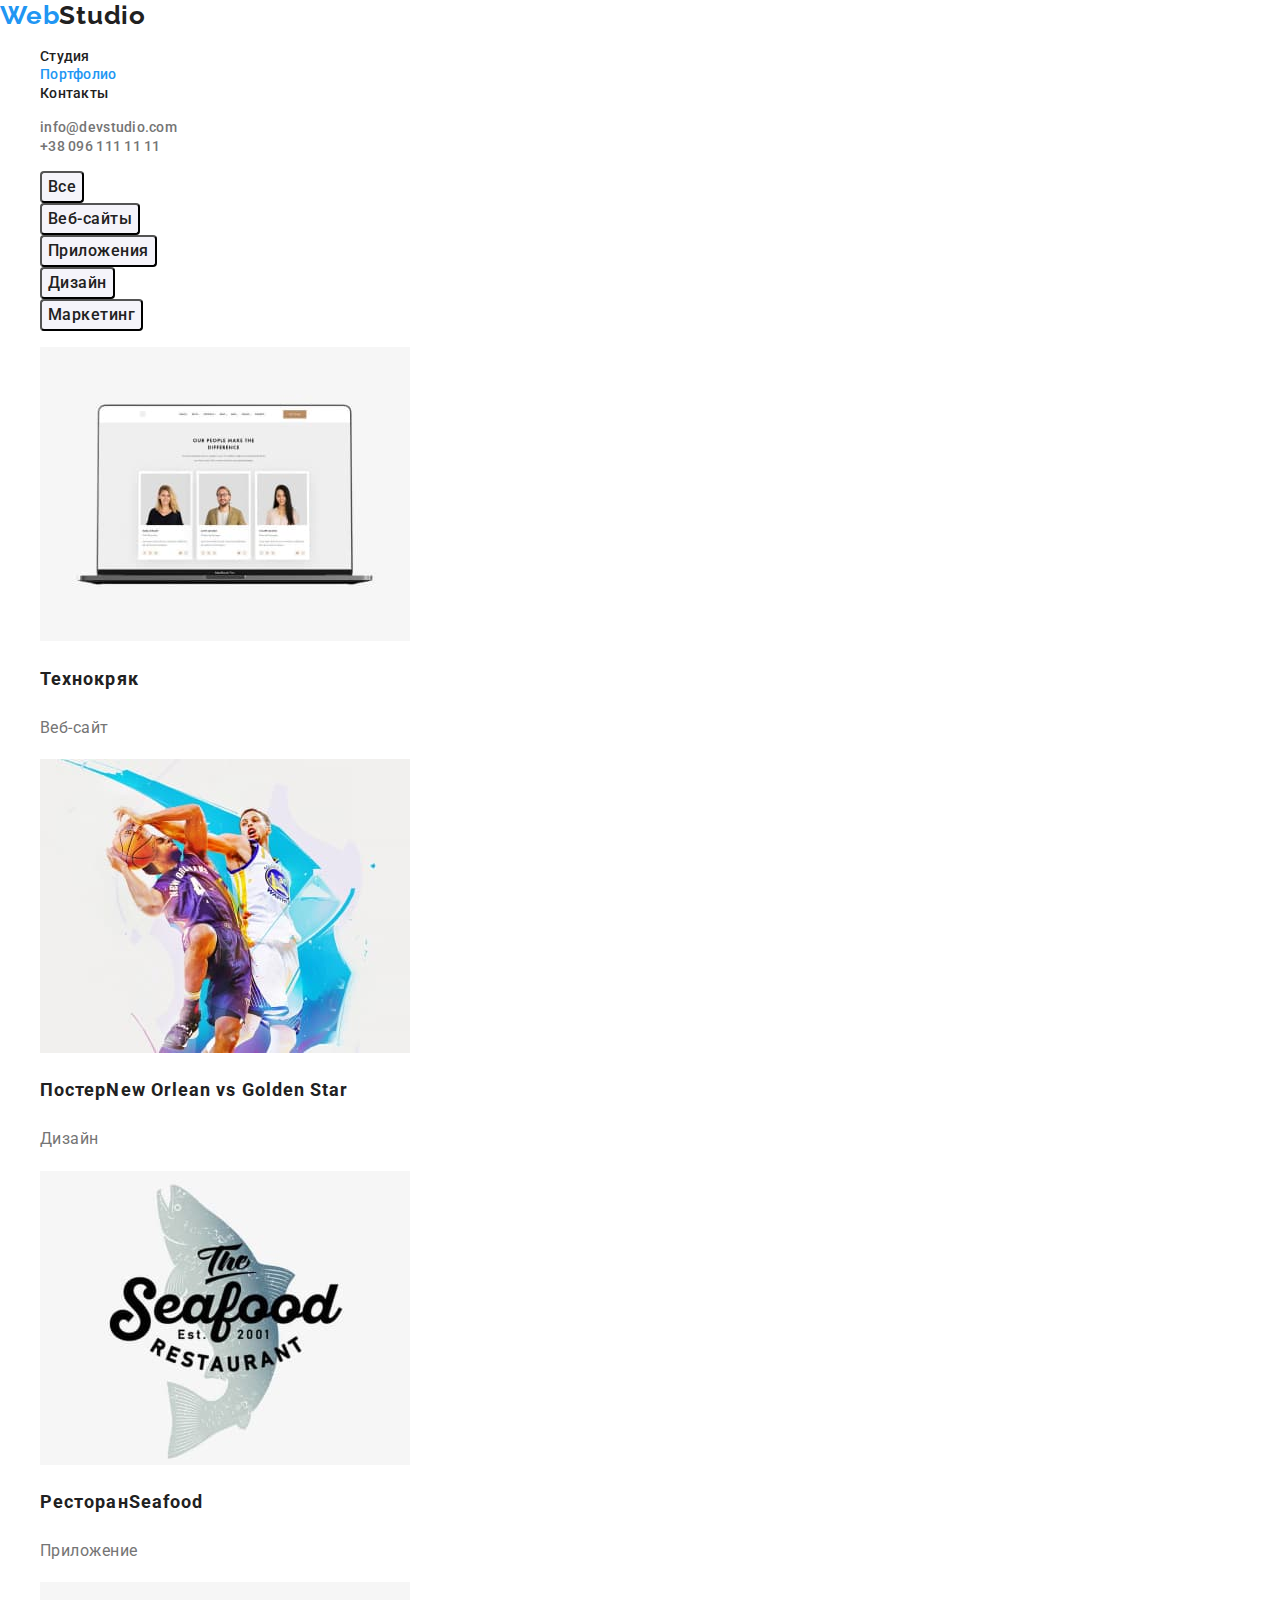
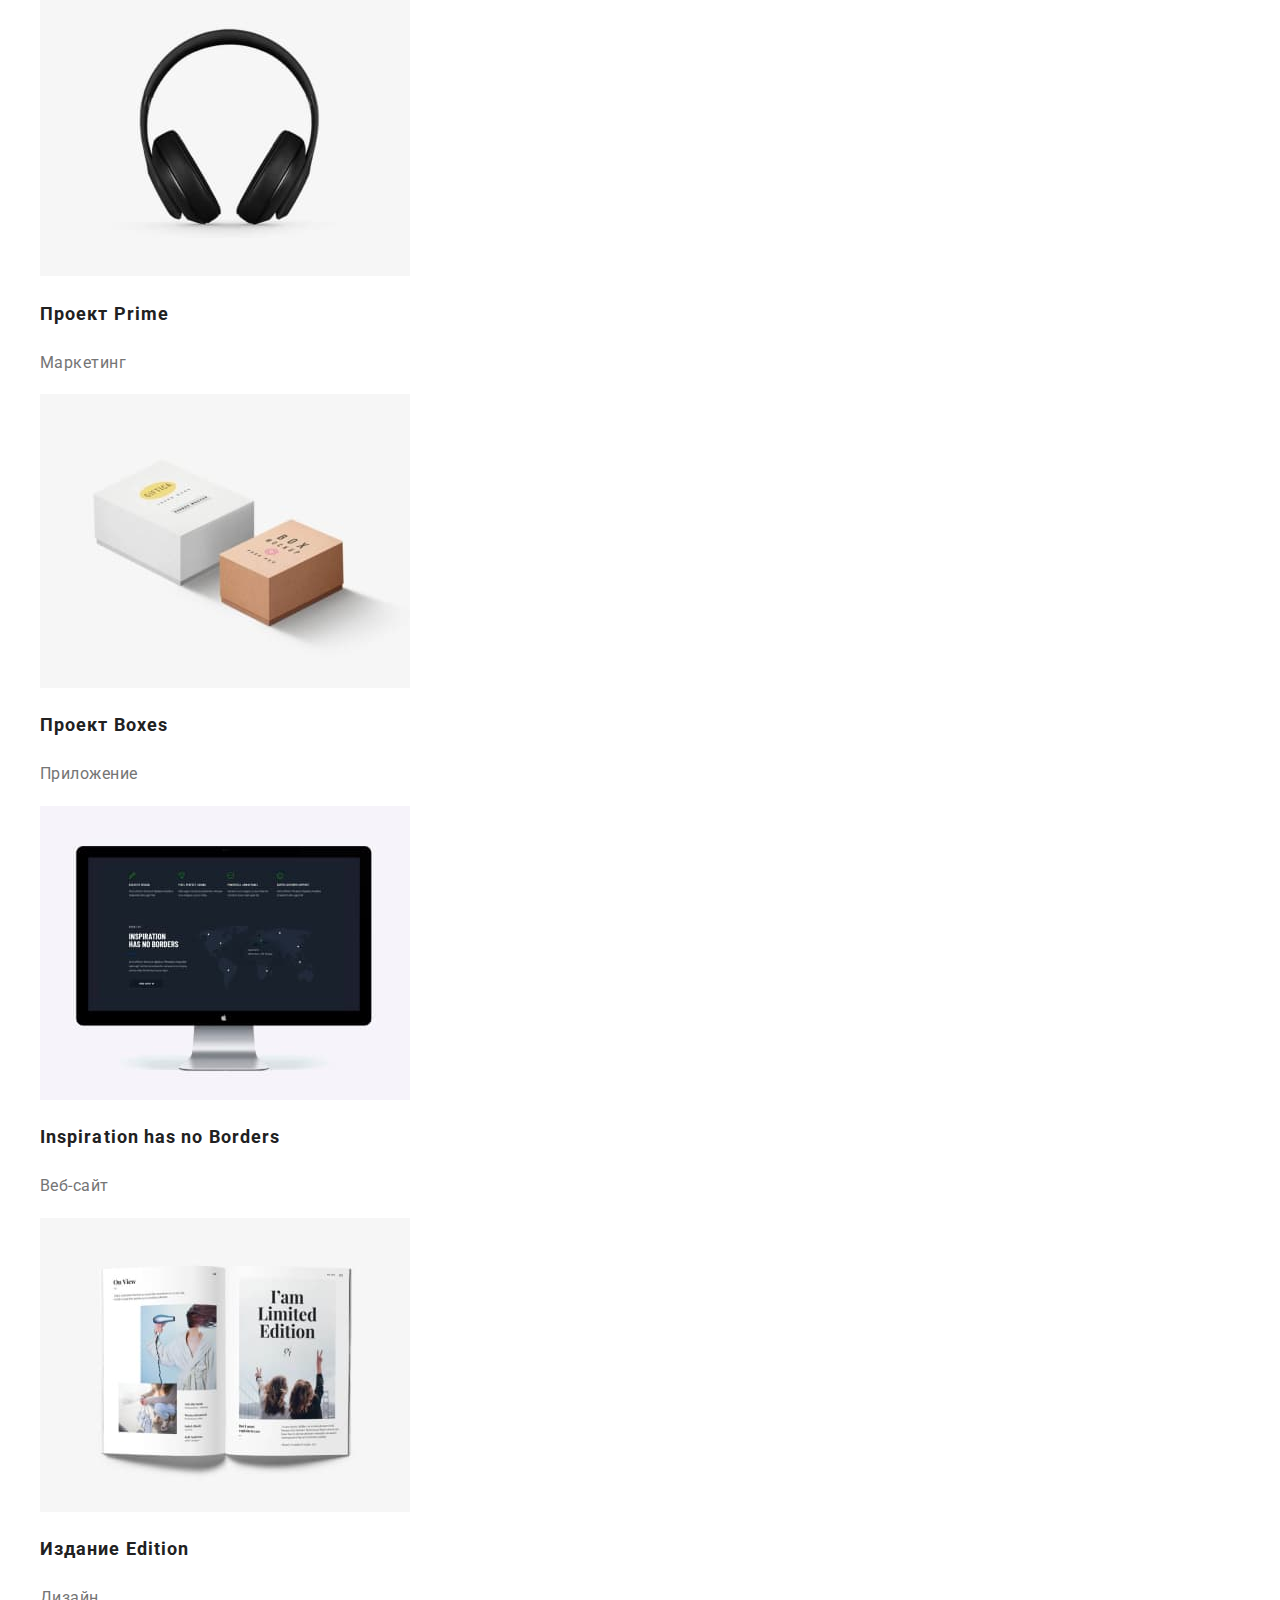
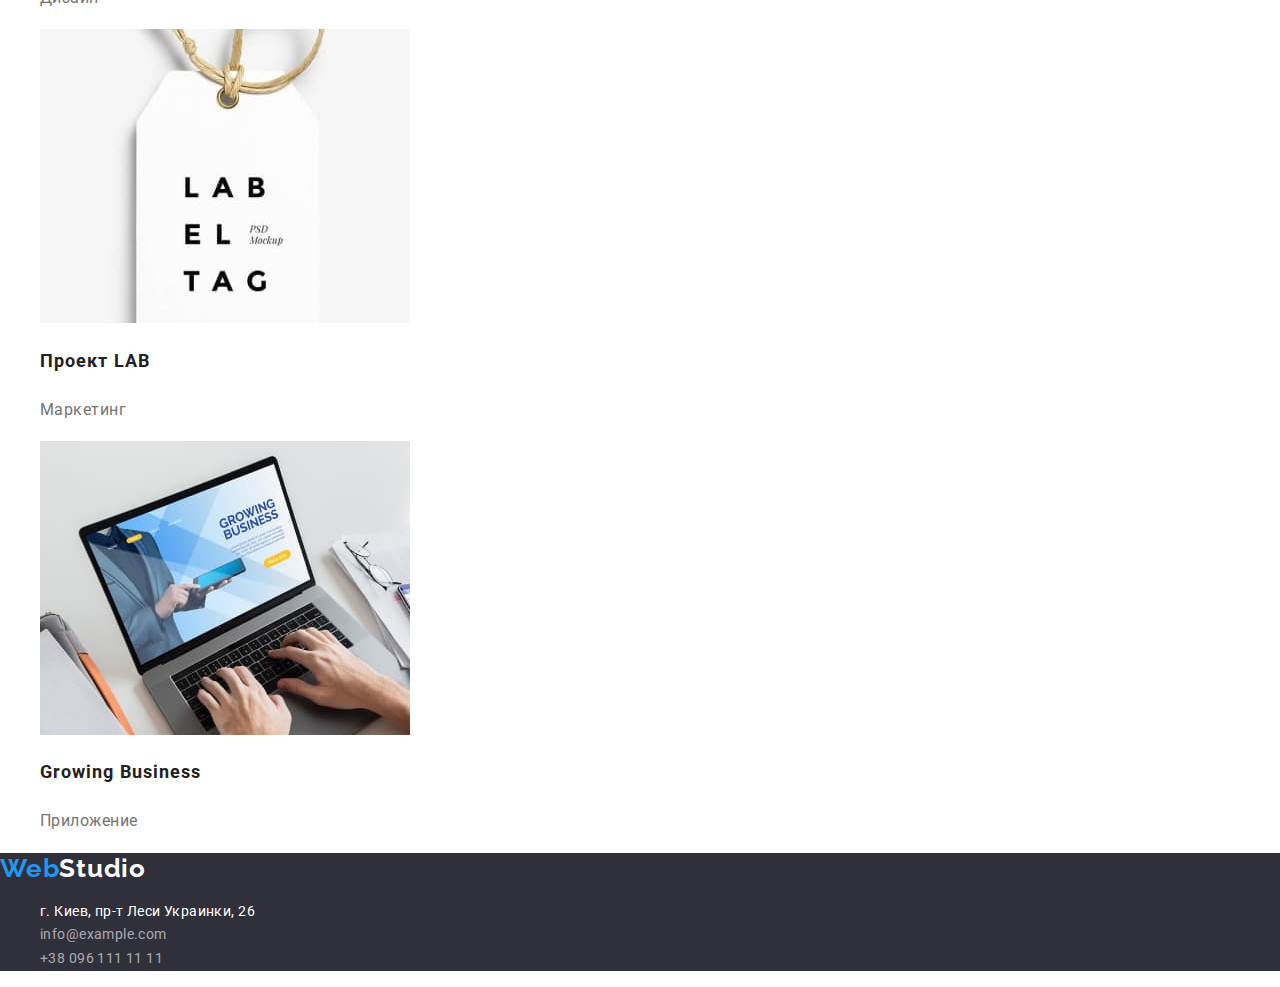
==== portfolio.html @ 64e54376 "Initial commit" ====
<!DOCTYPE html>
<html lang="en">
  <head>
    <meta charset="UTF-8" />
    <meta http-equiv="X-UA-Compatible" content="IE=edge" />
    <meta name="viewport" content="width=device-width, initial-scale=1.0" />
    <title>Portfolio</title>
    <link
      href="https://fonts.googleapis.com/css2?family=Raleway:wght@700&family=Roboto:wght@400;500;700;900&display=swap"
      rel="stylesheet"
    />
    <link
      rel="stylesheet"
      href="https://cdnjs.cloudflare.com/ajax/libs/modern-normalize/1.1.0/modern-normalize.min.css"
    />
    <link rel="stylesheet" href="./css/styles.css" />
  </head>
  <body>
    <header class="header">
      <nav class="header-nav">
        <a class="link logo" href="index.html" lang="en"
          >Web<span class="logo-black">Studio</span></a
        >
        <ul class="nav-list list">
          <li class="nav-item"><a class="nav-link link" href="./index.html">Студия</a></li>
          <li class="nav-item">
            <a class="nav-link link current" href="./portfolio.html">Портфолио</a>
          </li>
          <li class="nav-item"><a class="nav-link link" href="">Контакты</a></li>
        </ul>
      </nav>
      <ul class="contact-list list">
        <li class="contact-item">
          <a class="contact-link link" href="mailto:info@devstudio.com">info@devstudio.com</a>
        </li>
        <li class="contact-item">
          <a class="contact-link link" href="tel:+380961111111">+38 096 111 11 11</a>
        </li>
      </ul>
    </header>
    <main>
      <!--Filter section-->
      <section class="potfolio-filter">
        <h1 class="visually-hidden">Portfolio</h1>
        <ul class="filter-list list">
          <li class="filter-item"><button class="filter-button" type="button">Все</button></li>
          <li class="filter-item">
            <button class="filter-button" type="button">Веб-сайты</button>
          </li>
          <li class="filter-item">
            <button class="filter-button" type="button">Приложения</button>
          </li>
          <li class="filter-item"><button class="filter-button" type="button">Дизайн</button></li>
          <li class="filter-item">
            <button class="filter-button" type="button">Маркетинг</button>
          </li>
        </ul>

        <!--Navigation-section-->

        <ul class="portfolio-list list">
          <li class="poftfolio-item">
            <a class="portfolio-link link" href="">
              <img src="./images/Portfolio/project-1.jpg" alt="" width="370" height="294" />
              <h2 class="portfolio-title">Технокряк</h2>
              <p class="portfolio-description">Веб-сайт</p>
            </a>
          </li>
          <li class="poftfolio-item">
            <a class="portfolio-link link" href="">
              <img src="./images/Portfolio/project-2.jpg" alt="" width="370" height="294" />
              <h2 class="portfolio-title">
                Постер<span lang="en">New Orlean vs Golden Star</span>
              </h2>
              <p class="portfolio-description">Дизайн</p>
            </a>
          </li>
          <li class="poftfolio-item">
            <a class="portfolio-link link" href="">
              <img src="./images/Portfolio/project-3.jpg" alt="" width="370" height="294" />
              <h2 class="portfolio-title">Ресторан<span lang="en">Seafood</span></h2>
              <p class="portfolio-description">Приложение</p>
            </a>
          </li>
          <li class="poftfolio-item">
            <a class="portfolio-link link" href="">
              <img src="./images/Portfolio/project-4.jpg" alt="" width="370" height="294" />
              <h2 class="portfolio-title">Проект <span lang="en"> Prime</span></h2>
              <p class="portfolio-description">Маркетинг</p>
            </a>
          </li>
          <li class="poftfolio-item">
            <a class="portfolio-link link" href="">
              <img src="./images/Portfolio/project-5.jpg" alt="" width="370" height="294" />
              <h2 class="portfolio-title">Проект <span lang="en"> Boxes</span></h2>
              <p class="portfolio-description">Приложение</p>
            </a>
          </li>
          <li class="poftfolio-item">
            <a class="portfolio-link link" href="">
              <img src="./images/Portfolio/project-6.jpg" alt="" width="370" height="294" />
              <h2 class="portfolio-title" lang="en">Inspiration has no Borders</h2>
              <p class="portfolio-description">Веб-сайт</p>
            </a>
          </li>
          <li class="poftfolio-item">
            <a class="portfolio-link link" href="">
              <img src="./images/Portfolio/project-7.jpg" alt="" width="370" height="294" />
              <h2 class="portfolio-title">Издание <span lang="en"> Edition</span></h2>
              <p class="portfolio-description">Дизайн</p>
            </a>
          </li>
          <li class="poftfolio-item">
            <a class="portfolio-link link" href="">
              <img src="./images/Portfolio/project-8.jpg" alt="" width="370" height="294" />
              <h2 class="portfolio-title">Проект <span lang="en"> LAB</span></h2>
              <p class="portfolio-description">Маркетинг</p>
            </a>
          </li>
          <li class="poftfolio-item">
            <a class="portfolio-link link" href="">
              <img src="./images/Portfolio/project-9.jpg" alt="" width="370" height="294" />
              <h2 class="portfolio-title" lang="en">Growing Business</h2>
              <p class="portfolio-description">Приложение</p>
            </a>
          </li>
        </ul>
      </section>
    </main>
    <footer class="footer">
      <a class="logo link" href="index.html" lang="en">Web<span class="logo-white">Studio</span></a>
      <address>
        <ul class="footer-list list">
          <li class="footer-item">
            <a
              class="adress-footer link"
              href="https://goo.gl/maps/XeqfAgBL67WMoKfA7"
              target="_blank"
              rel="noreferrer noopener"
              >г. Киев, пр-т Леси Украинки, 26</a
            >
          </li>
          <li class="footer-item">
            <a class="contacts-footer link" href="mailto:info@example.com">info@example.com</a>
          </li>
          <li class="footer-item">
            <a class="contacts-footer link" href="tel:+380961111111">+38 096 111 11 11</a>
          </li>
        </ul>
      </address>
    </footer>
  </body>
</html>
---- css/styles.css ----
/*colors*/
:root {
  --main-text-color: #757575;
  --text-title-color: #212121;
  --accent-color: #2196f3;
  --accent-text-color: rgba(255, 255, 255, 0.6);
  --second-accent-text-color: #ffffff;
  --main-bg-color: #2f303a;
  --accent-bg-color: #f5f4fa;
}

body {
  font-family: Roboto, sans-serif;
  background-color: var(--second-accent-text-color);
  color: var(--main-text-color);
}
img {
  max-width: 100%;
  height: auto;
}

.list {
  list-style: none;
}

.link {
  text-decoration: none;
  color: inherit;
}
.visually-hidden {
  position: absolute;
  width: 1px;
  height: 1px;
  margin: -1px;
  border: 0;
  padding: 0;
  white-space: nowrap;
  clip-path: inset(100%);
  clip: rect(0 0 0 0);
  overflow: hidden;
}

/* WebStudio */
/*header*/
.logo {
  font-family: 'Raleway';
  font-weight: 700;
  font-size: 26px;
  line-height: 1.19;
  letter-spacing: 0.03em;
  color: var(--accent-color);
  text-decoration: none;
}

.logo-black {
  color: var(--text-title-color);
}
.logo-white {
  color: var(--second-accent-text-color);
}

.nav-link {
  color: var(--text-title-color);
  text-decoration: none;
  font-weight: 500;
  font-size: 14px;
  line-height: 1.14;
  letter-spacing: 0.02em;
}
.nav-link:hover,
.nav-link:focus {
  color: var(--accent-color);
}
.nav-link.current {
  color: var(--accent-color);
  text-decoration: none;
}
.nav-link .link:active {
  color: var(--accent-color);
}

.contact-link {
  text-decoration: none;
  font-weight: 500;
  font-size: 14px;
  line-height: 1.14;
  letter-spacing: 0.02em;
  color: var(--main-text-color);
}
.contact-link:hover,
.contact-link:focus {
  color: var(--accent-color);
}

/*section-hero*/
.hero-section {
  background: var(--main-bg-color);
}
.hero-title {
  text-align: center;
  width: 696px;
  font-weight: 900;
  font-size: 44px;
  line-height: 1.36;
  letter-spacing: 0.06em;
  text-transform: uppercase;
  color: var(--second-accent-text-color);
}

.hero-button {
  cursor: pointer;
  background-color: var(--accent-color);
  font-weight: 700;
  letter-spacing: 0.06em;
  font-size: 16px;
  line-height: 1.9;
  color: var(--second-accent-text-color);
}

/*section description*/
.qualities-title {
  font-weight: 700;
  font-size: 14px;
  line-height: 1.14;
  letter-spacing: 0.03em;
  text-transform: uppercase;
  color: var(--text-title-color);
}
.qualities-description {
  font-size: 14px;
  line-height: 1.71;
  /* or 171% */

  letter-spacing: 0.03em;
  color: var(--main-text-color);
}

/*section What are we doing*/
.work-title {
  font-weight: 700;
  font-size: 36px;
  line-height: 1.16;
  text-align: center;
  letter-spacing: 0.03em;
  color: var(--text-title-color);
}

/*section our team*/
.team-section {
  background-color: var(--accent-bg-color);
}
.team-subject {
  font-weight: 700;
  font-size: 36px;
  line-height: 1.16;
  text-align: center;
  letter-spacing: 0.03em;
  color: var(--text-title-color);
}
.team-title {
  font-weight: 500;
  font-size: 16px;
  line-height: 1.18;
  /* identical to box height */

  text-align: center;
  letter-spacing: 0.03em;

  color: var(--text-title-color);
}

.team-description {
  font-size: 16px;
  line-height: 1.18;
  /* identical to box height */

  text-align: center;
  letter-spacing: 0.03em;
  color: var(--main-text-color);
}
/*footer*/
.footer {
  background-color: var(--main-bg-color);
}
.footer-item {
  text-decoration: none;
}
.adress-footer {
  font-style: normal;
  text-decoration: none;
  font-size: 14px;
  line-height: 1.7;
  letter-spacing: 0.03em;
  color: var(--second-accent-text-color);
}
.contacts-footer {
  font-style: normal;
  text-decoration: none;
  font-size: 14px;
  line-height: 1.7;
  letter-spacing: 0.03em;
  color: var(--accent-text-color);
}
.adress-footer:hover,
.adress-footer:focus {
  color: var(--accent-color);
}
.contacts-footer:hover,
.contacts-footer:focus {
  color: var(--accent-color);
}

/*Portfolio*/

/*Filter section*/

.filter-button {
  border-radius: 4px;
  cursor: pointer;
  text-align: center;
  font-weight: 500;
  font-size: 16px;
  line-height: 1.63;
  letter-spacing: 0.03em;
  background-color: var(--accent-bg-color);
  color: var(--text-title-color);
}

.filter-button:hover,
.filter-button:focus {
  background-color: var(--accent-color);
  color: var(--second-accent-text-color);
  cursor: pointer;
}

/*Navigation-section*/
.portfolio-link {
  text-decoration: none;
}
.portfolio-title {
  font-weight: 700;
  font-size: 18px;
  line-height: 2;
  letter-spacing: 0.06em;
  color: var(--text-title-color);
}

.portfolio-description {
  font-size: 16px;
  line-height: 1.9;
  letter-spacing: 0.03em;
  color: var(--main-text-color);
}
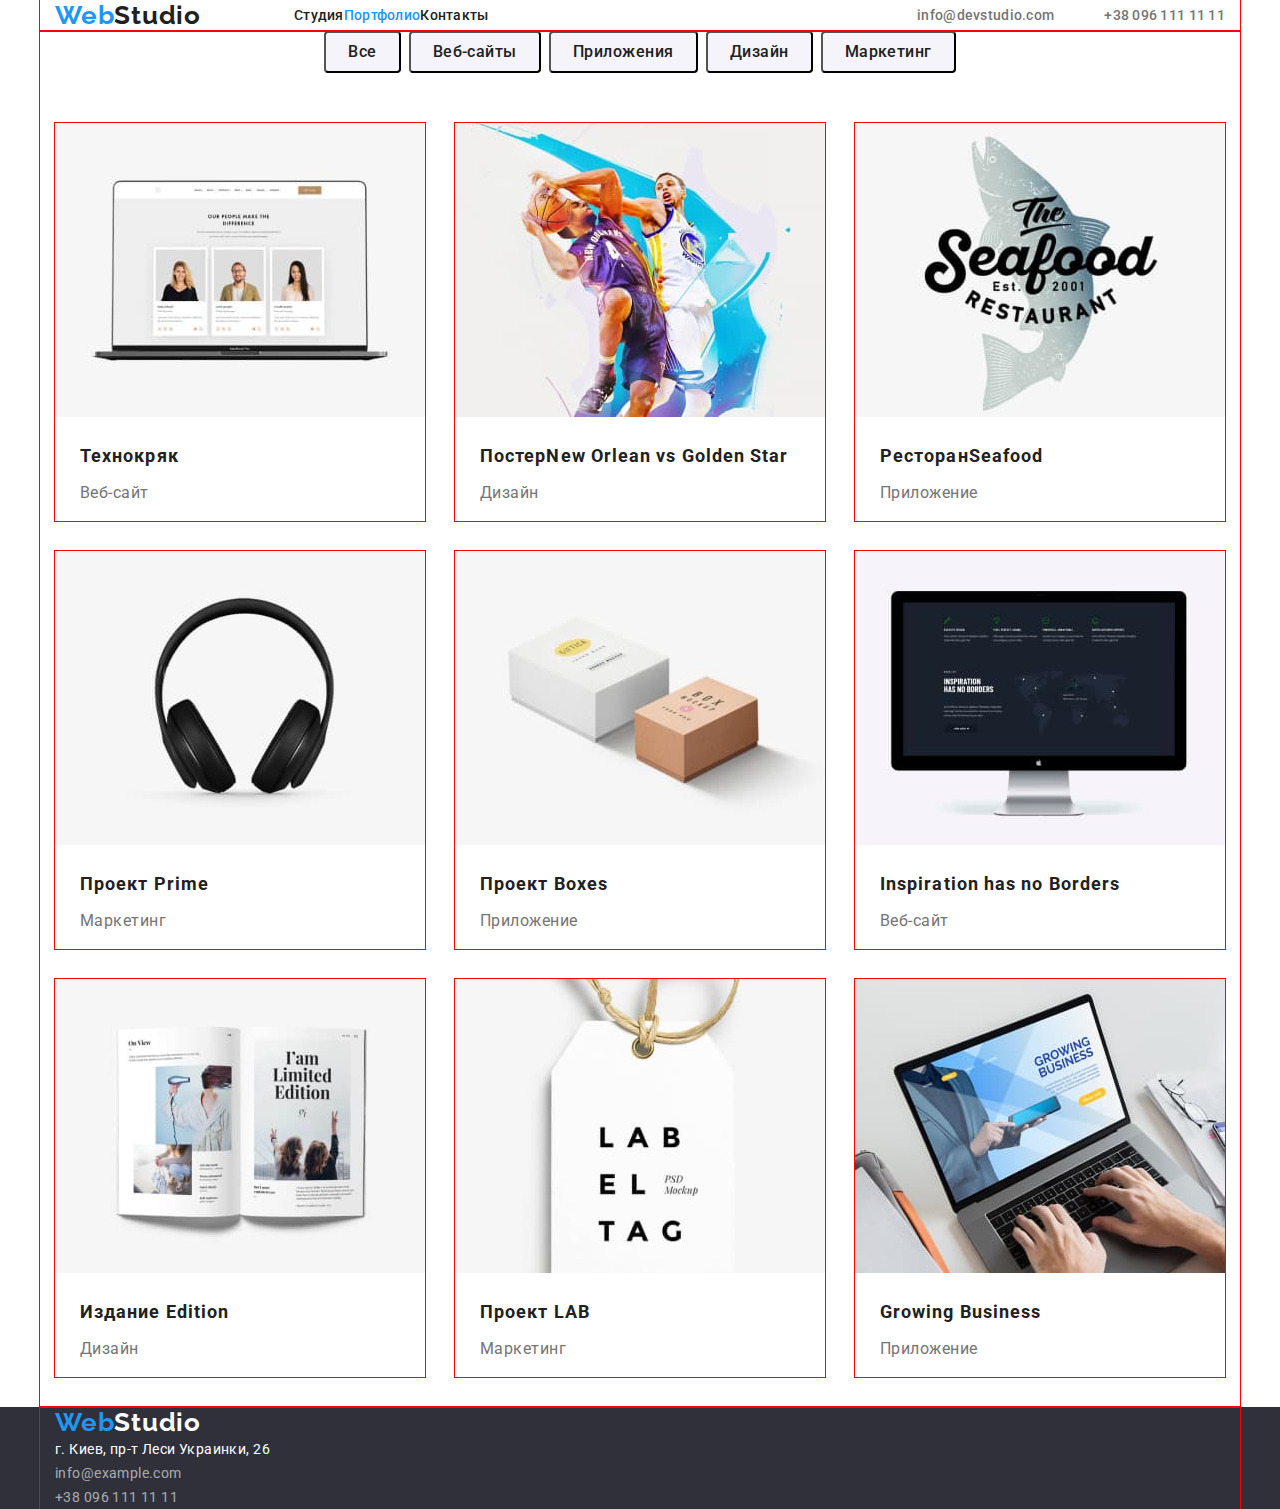
==== commit 65b05e47: "ДЗ 3" ====
--- a/portfolio.html
+++ b/portfolio.html
@@ -16,32 +16,36 @@
     <link rel="stylesheet" href="./css/styles.css" />
   </head>
   <body>
+    <!--Section header-->
     <header class="header">
-      <nav class="header-nav">
-        <a class="link logo" href="index.html" lang="en"
-          >Web<span class="logo-black">Studio</span></a
-        >
-        <ul class="nav-list list">
-          <li class="nav-item"><a class="nav-link link" href="./index.html">Студия</a></li>
-          <li class="nav-item">
-            <a class="nav-link link current" href="./portfolio.html">Портфолио</a>
+      <div class="container header-container">
+        <nav class="header-nav">
+          <a class="link logo" href="index.html" lang="en"
+            >Web<span class="logo-black">Studio</span></a
+          >
+          <ul class="nav-list list">
+            <li class="nav-item"><a class="nav-link link" href="./index.html">Студия</a></li>
+            <li class="nav-item">
+              <a class="nav-link link current" href="./portfolio.html">Портфолио</a>
+            </li>
+            <li class="nav-item"><a class="nav-link link" href="">Контакты</a></li>
+          </ul>
+        </nav>
+        <ul class="contact-list list">
+          <li class="contact-item">
+            <a class="contact-link link" href="mailto:info@devstudio.com">info@devstudio.com</a>
           </li>
-          <li class="nav-item"><a class="nav-link link" href="">Контакты</a></li>
+          <li class="contact-item">
+            <a class="contact-link link" href="tel:+380961111111">+38 096 111 11 11</a>
+          </li>
         </ul>
-      </nav>
-      <ul class="contact-list list">
-        <li class="contact-item">
-          <a class="contact-link link" href="mailto:info@devstudio.com">info@devstudio.com</a>
-        </li>
-        <li class="contact-item">
-          <a class="contact-link link" href="tel:+380961111111">+38 096 111 11 11</a>
-        </li>
-      </ul>
+      </div>
     </header>
     <main>
       <!--Filter section-->
       <section class="potfolio-filter">
-        <h1 class="visually-hidden">Portfolio</h1>
+        <div class="container">
+          <h1 class="visually-hidden">Portfolio</h1>
         <ul class="filter-list list">
           <li class="filter-item"><button class="filter-button" type="button">Все</button></li>
           <li class="filter-item">
@@ -55,90 +59,116 @@
             <button class="filter-button" type="button">Маркетинг</button>
           </li>
         </ul>
-
-        <!--Navigation-section-->
-
+      
+        <!--Card-section-->
+        <div class="porfolio-contsiner">
         <ul class="portfolio-list list">
           <li class="poftfolio-item">
             <a class="portfolio-link link" href="">
               <img src="./images/Portfolio/project-1.jpg" alt="" width="370" height="294" />
-              <h2 class="portfolio-title">Технокряк</h2>
-              <p class="portfolio-description">Веб-сайт</p>
+              <div class="blok-description">
+                <h2 class="portfolio-title">Технокряк</h2>
+                <p class="portfolio-description">Веб-сайт</p>
+              </div>
             </a>
           </li>
+
           <li class="poftfolio-item">
             <a class="portfolio-link link" href="">
               <img src="./images/Portfolio/project-2.jpg" alt="" width="370" height="294" />
-              <h2 class="portfolio-title">
-                Постер<span lang="en">New Orlean vs Golden Star</span>
-              </h2>
-              <p class="portfolio-description">Дизайн</p>
+              <div class="blok-description">
+                <h2 class="portfolio-title">
+                  Постер<span lang="en">New Orlean vs Golden Star</span>
+                </h2>
+                <p class="portfolio-description">Дизайн</p>
+              </div>
             </a>
           </li>
+
           <li class="poftfolio-item">
             <a class="portfolio-link link" href="">
               <img src="./images/Portfolio/project-3.jpg" alt="" width="370" height="294" />
-              <h2 class="portfolio-title">Ресторан<span lang="en">Seafood</span></h2>
-              <p class="portfolio-description">Приложение</p>
+              <div class="blok-description">
+                <h2 class="portfolio-title">Ресторан<span lang="en">Seafood</span></h2>
+                <p class="portfolio-description">Приложение</p>
+              </div>
             </a>
           </li>
+
           <li class="poftfolio-item">
             <a class="portfolio-link link" href="">
               <img src="./images/Portfolio/project-4.jpg" alt="" width="370" height="294" />
-              <h2 class="portfolio-title">Проект <span lang="en"> Prime</span></h2>
-              <p class="portfolio-description">Маркетинг</p>
+              <div class="blok-description">
+                <h2 class="portfolio-title">Проект <span lang="en"> Prime</span></h2>
+                <p class="portfolio-description">Маркетинг</p>
+              </div>
             </a>
           </li>
+
           <li class="poftfolio-item">
             <a class="portfolio-link link" href="">
               <img src="./images/Portfolio/project-5.jpg" alt="" width="370" height="294" />
-              <h2 class="portfolio-title">Проект <span lang="en"> Boxes</span></h2>
-              <p class="portfolio-description">Приложение</p>
+              <div class="blok-description">
+                <h2 class="portfolio-title">Проект <span lang="en"> Boxes</span></h2>
+                <p class="portfolio-description">Приложение</p>
+              </div>
             </a>
           </li>
+
           <li class="poftfolio-item">
             <a class="portfolio-link link" href="">
               <img src="./images/Portfolio/project-6.jpg" alt="" width="370" height="294" />
-              <h2 class="portfolio-title" lang="en">Inspiration has no Borders</h2>
-              <p class="portfolio-description">Веб-сайт</p>
+              <div class="blok-description">
+                <h2 class="portfolio-title" lang="en">Inspiration has no Borders</h2>
+                <p class="portfolio-description">Веб-сайт</p>
+              </div>
             </a>
           </li>
+
           <li class="poftfolio-item">
             <a class="portfolio-link link" href="">
               <img src="./images/Portfolio/project-7.jpg" alt="" width="370" height="294" />
-              <h2 class="portfolio-title">Издание <span lang="en"> Edition</span></h2>
-              <p class="portfolio-description">Дизайн</p>
-            </a>
+              <div class="blok-description">
+                <h2 class="portfolio-title">Издание <span lang="en"> Edition</span></h2>
+                <p class="portfolio-description">Дизайн</p>
+              </div>
+              </a>    
           </li>
+
           <li class="poftfolio-item">
             <a class="portfolio-link link" href="">
               <img src="./images/Portfolio/project-8.jpg" alt="" width="370" height="294" />
-              <h2 class="portfolio-title">Проект <span lang="en"> LAB</span></h2>
-              <p class="portfolio-description">Маркетинг</p>
+              <div class="blok-description">
+                <h2 class="portfolio-title">Проект <span lang="en"> LAB</span></h2>
+                <p class="portfolio-description">Маркетинг</p>
+              </div>
             </a>
           </li>
+
           <li class="poftfolio-item">
             <a class="portfolio-link link" href="">
               <img src="./images/Portfolio/project-9.jpg" alt="" width="370" height="294" />
-              <h2 class="portfolio-title" lang="en">Growing Business</h2>
-              <p class="portfolio-description">Приложение</p>
+              <div class="blok-description">
+                <h2 class="portfolio-title" lang="en">Growing Business</h2>
+                <p class="portfolio-description">Приложение</p>
+              </div>
             </a>
           </li>
         </ul>
+        </div>
       </section>
     </main>
     <footer class="footer">
-      <a class="logo link" href="index.html" lang="en">Web<span class="logo-white">Studio</span></a>
+      <div class="container">
+        <a class="logo link" href="index.html" lang="en">Web<span class="logo-white">Studio</span></a>
       <address>
         <ul class="footer-list list">
           <li class="footer-item">
-            <a
-              class="adress-footer link"
+            <a class="adress-footer link"
               href="https://goo.gl/maps/XeqfAgBL67WMoKfA7"
               target="_blank"
               rel="noreferrer noopener"
-              >г. Киев, пр-т Леси Украинки, 26</a
-            >
+              >г. Киев, пр-т Леси Украинки, 26</a>
           </li>
           <li class="footer-item">
             <a class="contacts-footer link" href="mailto:info@example.com">info@example.com</a>
@@ -148,6 +178,7 @@
           </li>
         </ul>
       </address>
+      </div>
     </footer>
   </body>
 </html>
--- a/css/styles.css
+++ b/css/styles.css
@@ -15,11 +15,18 @@
   color: var(--main-text-color);
 }
 img {
+  display: block;
   max-width: 100%;
   height: auto;
 }
 
+h1, h2, h3, p {
+  margin: 0;
+}
+
 .list {
+  margin: 0;
+  padding: 0;
   list-style: none;
 }
 
@@ -39,15 +46,36 @@
   clip: rect(0 0 0 0);
   overflow: hidden;
 }
+.container {
+  outline: 1px solid red;
+  width: 1200px;
+  
+  padding-left: 15px;
+  padding-right: 15px;
+
+  margin-left: auto;
+  margin-right: auto;
+
+}
 
 /* WebStudio */
 /*header*/
+.header-container {
+  display: flex;
+  align-items: center;
+}
+.header-nav {
+  display: flex;
+  align-items: center;
+}
+
 .logo {
   font-family: 'Raleway';
   font-weight: 700;
   font-size: 26px;
   line-height: 1.19;
   letter-spacing: 0.03em;
+  margin-right: 93px;
   color: var(--accent-color);
   text-decoration: none;
 }
@@ -58,6 +86,20 @@
 .logo-white {
   color: var(--second-accent-text-color);
 }
+.contact-list {
+  display: flex;
+  margin-left: auto;
+}
+.contact-item {
+  margin-right: 50px;
+}
+.contact-item:last-child {
+  margin-right: 0;
+}
+.nav-list {
+  display: flex; 
+}
+
 
 .nav-link {
   color: var(--text-title-color);
@@ -67,6 +109,7 @@
   line-height: 1.14;
   letter-spacing: 0.02em;
 }
+
 .nav-link:hover,
 .nav-link:focus {
   color: var(--accent-color);
@@ -94,9 +137,14 @@
 
 /*section-hero*/
 .hero-section {
+  padding-top: 200px;
+  padding-bottom: 200px;
+  text-align: center;
   background: var(--main-bg-color);
 }
 .hero-title {
+  margin-left: auto;
+  margin-right: auto;
   text-align: center;
   width: 696px;
   font-weight: 900;
@@ -108,6 +156,8 @@
 }
 
 .hero-button {
+  padding: 10px 32px 10px 32px;
+  border-radius: 4px;
   cursor: pointer;
   background-color: var(--accent-color);
   font-weight: 700;
@@ -118,7 +168,14 @@
 }
 
 /*section description*/
+.qualities-list {
+  display: flex;
+  padding: 0;
+  margin: 0;
+}
 .qualities-title {
+  margin-top: 0;
+  margin-bottom: 10px;
   font-weight: 700;
   font-size: 14px;
   line-height: 1.14;
@@ -127,15 +184,30 @@
   color: var(--text-title-color);
 }
 .qualities-description {
+  margin-top: 10px;
+  margin-bottom: 0;
   font-size: 14px;
   line-height: 1.71;
-  /* or 171% */
-
   letter-spacing: 0.03em;
   color: var(--main-text-color);
 }
 
 /*section What are we doing*/
+.work-section {
+  padding-top: 94px;
+  padding-bottom: 94px;
+}
+
+.work-list {
+  display: flex;
+}
+.work-item {
+  margin-right: 30px;
+}
+.work-item:last-child {
+  margin-right: 0;
+}
+
 .work-title {
   font-weight: 700;
   font-size: 36px;
@@ -143,12 +215,29 @@
   text-align: center;
   letter-spacing: 0.03em;
   color: var(--text-title-color);
+  margin-bottom: 50px;
 }
 
 /*section our team*/
 .team-section {
   background-color: var(--accent-bg-color);
 }
+.team-list {
+  display: flex;
+}
+.team-item {
+  margin-right: 30px;
+}
+.team-item:last-child {
+  margin-right: 0;
+}
+.team-blok {
+  padding-top: 30px;
+  padding-bottom: 30px;
+  text-align: center;
+  background-color: var(--second-accent-text-color);
+}
+
 .team-subject {
   font-weight: 700;
   font-size: 36px;
@@ -156,29 +245,30 @@
   text-align: center;
   letter-spacing: 0.03em;
   color: var(--text-title-color);
+  margin-bottom: 50px;
 }
 .team-title {
   font-weight: 500;
   font-size: 16px;
   line-height: 1.18;
+  margin-bottom: 10px;
   /* identical to box height */
 
   text-align: center;
   letter-spacing: 0.03em;
-
   color: var(--text-title-color);
 }
 
 .team-description {
   font-size: 16px;
   line-height: 1.18;
-  /* identical to box height */
-
-  text-align: center;
-  letter-spacing: 0.03em;
-  color: var(--main-text-color);
-}
-/*footer*/
+  text-align: center;
+  letter-spacing: 0.03em;
+  margin-top: 10px;
+  color: var(--main-text-color);
+}
+
+                  /*footer*/
 .footer {
   background-color: var(--main-bg-color);
 }
@@ -214,7 +304,21 @@
 
 /*Filter section*/
 
+.filter-list {
+  margin-bottom: 50px;
+  display: flex;
+  justify-content: center;
+}
+
+.filter-item {
+  margin-right: 8px;
+}
+.filter-item:last-child {
+  margin-right: 0;
+}
+
 .filter-button {
+  padding: 6px 22px 6px 22px;
   border-radius: 4px;
   cursor: pointer;
   text-align: center;
@@ -233,15 +337,49 @@
   cursor: pointer;
 }
 
-/*Navigation-section*/
+/*Card-section*/
+
+ /*CONTAINER*/
+
+.porfolio-contsiner {
+  width: 1200px;
+
+}
+
+.portfolio-list {
+  display: flex;
+  flex-wrap: wrap;
+  margin: 0;
+}
 .portfolio-link {
   text-decoration: none;
 }
+
+.poftfolio-item {
+  outline: 1px solid red;
+  width: 370px;
+  height: 398px;
+  margin-left: 0;
+  margin-right: 30px;
+  margin-bottom: 30px;
+}
+
+.blok-description {
+  display: block;
+  width: 370px;
+  padding-top: 20px;
+  padding-bottom: 20px;
+  padding-right: 24px;
+  padding-left: 24px;
+  border: 1px solid var(--second-accent-text-color);
+}
+
 .portfolio-title {
   font-weight: 700;
   font-size: 18px;
   line-height: 2;
   letter-spacing: 0.06em;
+  margin-bottom: 4px;
   color: var(--text-title-color);
 }
 
@@ -249,5 +387,6 @@
   font-size: 16px;
   line-height: 1.9;
   letter-spacing: 0.03em;
-  color: var(--main-text-color);
-}
+  margin-top: 4px;
+  color: var(--main-text-color);
+}
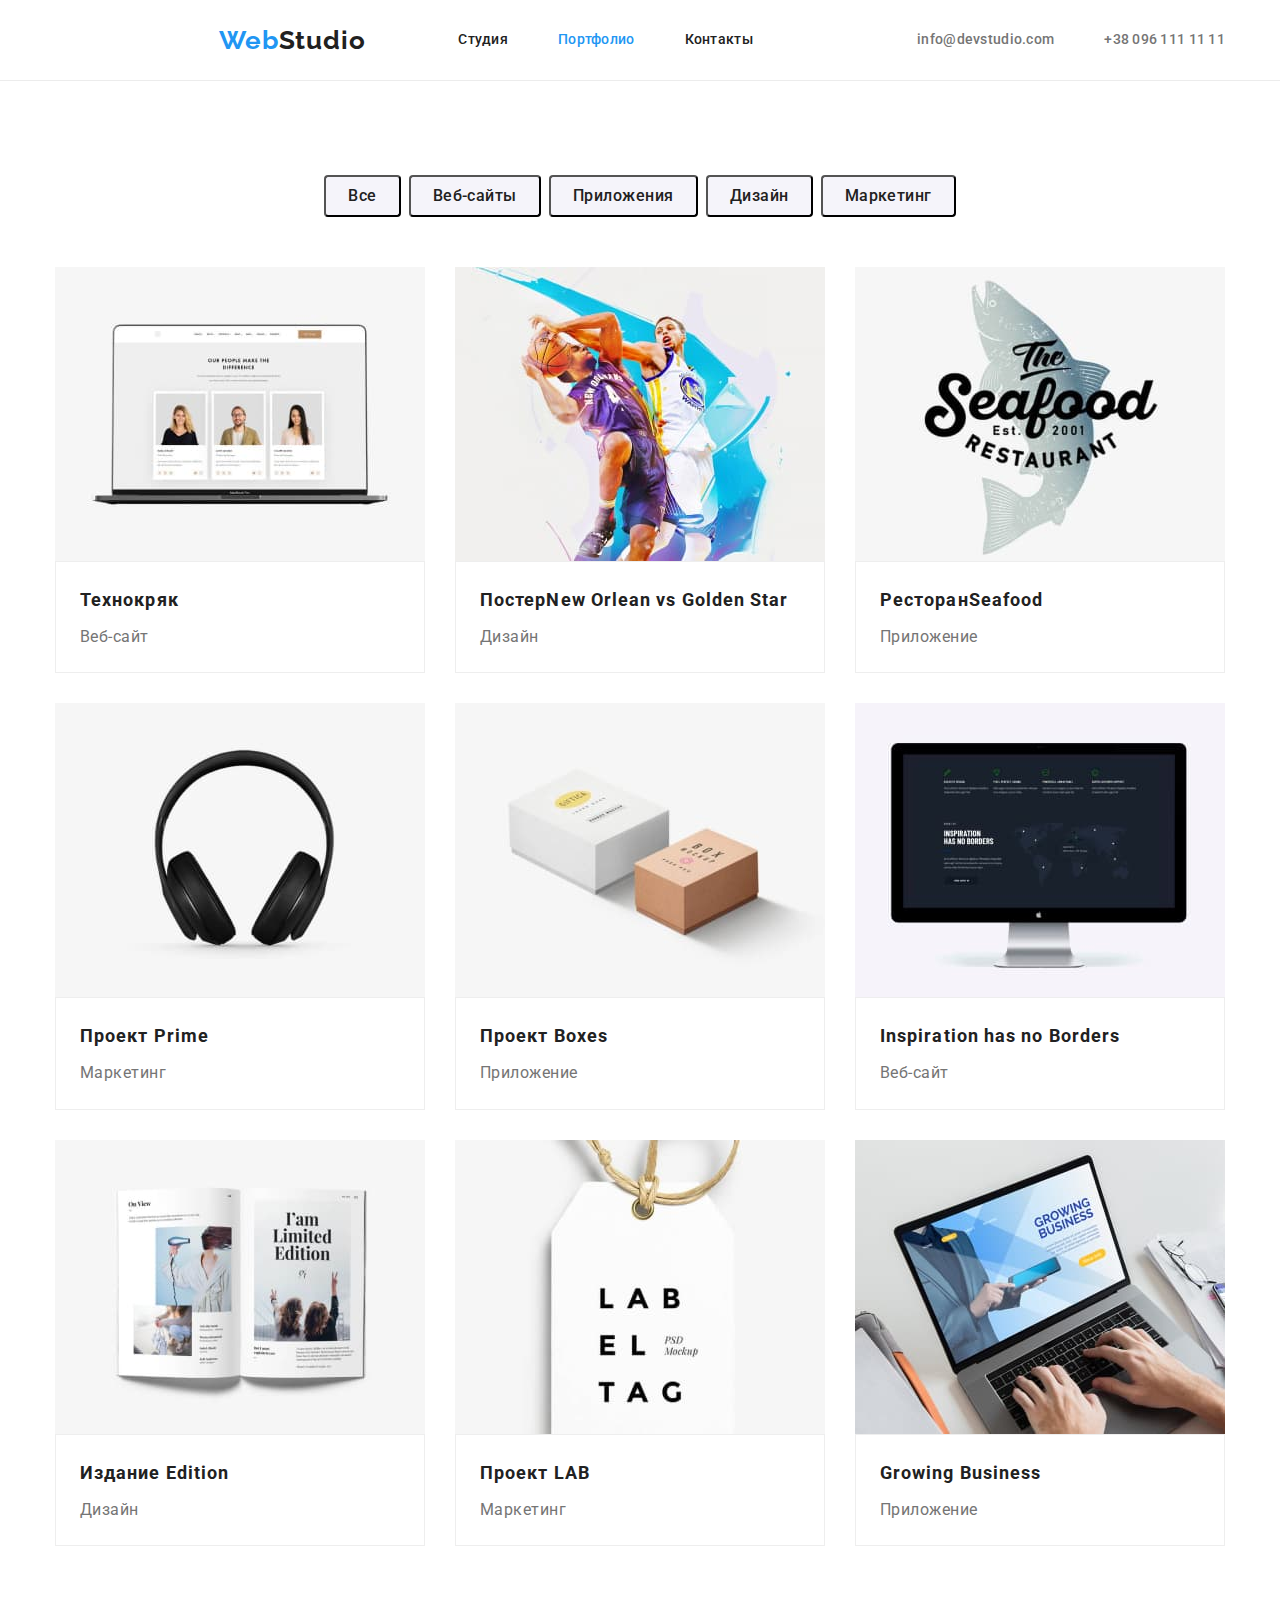
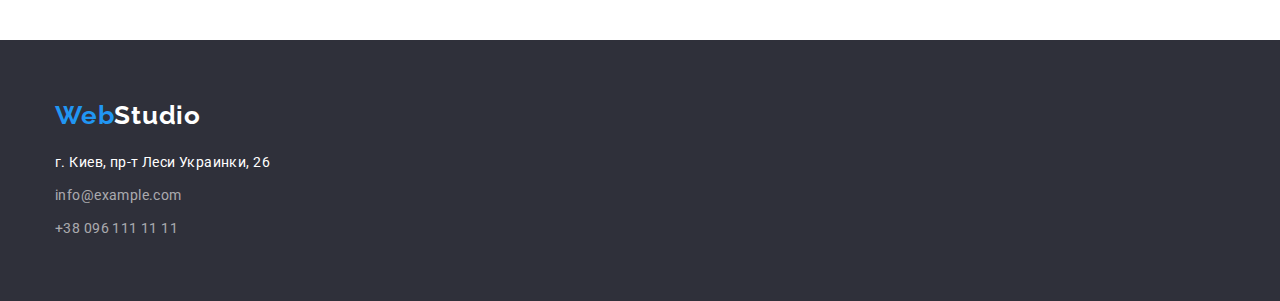
==== commit 4704ffbc: "ДЗ 3" ====
--- a/portfolio.html
+++ b/portfolio.html
@@ -61,7 +61,7 @@
         </ul>
       
         <!--Card-section-->
-        <div class="porfolio-contsiner">
+        <div class="portfolio-container">
         <ul class="portfolio-list list">
           <li class="poftfolio-item">
             <a class="portfolio-link link" href="">
--- a/css/styles.css
+++ b/css/styles.css
@@ -7,6 +7,8 @@
   --second-accent-text-color: #ffffff;
   --main-bg-color: #2f303a;
   --accent-bg-color: #f5f4fa;
+  --border-color: #ECECEC;
+  --second-border-color: #EEEEEE;
 }
 
 body {
@@ -47,7 +49,6 @@
   overflow: hidden;
 }
 .container {
-  outline: 1px solid red;
   width: 1200px;
   
   padding-left: 15px;
@@ -60,6 +61,9 @@
 
 /* WebStudio */
 /*header*/
+.header {
+  border-bottom: 1px solid var(--border-color);
+}
 .header-container {
   display: flex;
   align-items: center;
@@ -67,6 +71,7 @@
 .header-nav {
   display: flex;
   align-items: center;
+  margin-left: auto;
 }
 
 .logo {
@@ -86,22 +91,15 @@
 .logo-white {
   color: var(--second-accent-text-color);
 }
-.contact-list {
-  display: flex;
-  margin-left: auto;
-}
-.contact-item {
-  margin-right: 50px;
-}
-.contact-item:last-child {
-  margin-right: 0;
-}
+
 .nav-list {
   display: flex; 
 }
 
-
 .nav-link {
+  display: block;
+  padding-top: 32px;
+  padding-bottom: 32px;
   color: var(--text-title-color);
   text-decoration: none;
   font-weight: 500;
@@ -109,7 +107,9 @@
   line-height: 1.14;
   letter-spacing: 0.02em;
 }
-
+.nav-list .nav-item + .nav-item {
+  margin-left: 50px;
+}
 .nav-link:hover,
 .nav-link:focus {
   color: var(--accent-color);
@@ -121,8 +121,18 @@
 .nav-link .link:active {
   color: var(--accent-color);
 }
-
+/*CONTACTS*/
+.contact-list {
+  display: flex;
+  margin-left: auto;
+}
+.contact-list .contact-item + .contact-item {
+  margin-left: 50px;
+}
 .contact-link {
+  display: block;
+  padding-top: 32px;
+  padding-bottom: 32px;
   text-decoration: none;
   font-weight: 500;
   font-size: 14px;
@@ -145,6 +155,7 @@
 .hero-title {
   margin-left: auto;
   margin-right: auto;
+  margin-bottom: 30px;
   text-align: center;
   width: 696px;
   font-weight: 900;
@@ -168,13 +179,21 @@
 }
 
 /*section description*/
+.qualities-section {
+  padding-top: 94px;
+}
+.qualities-item {
+  width: 270px;
+}
+.qualities-list .qualities-item + .qualities-item {
+  margin-left: 30px;
+}
 .qualities-list {
   display: flex;
   padding: 0;
   margin: 0;
 }
 .qualities-title {
-  margin-top: 0;
   margin-bottom: 10px;
   font-weight: 700;
   font-size: 14px;
@@ -184,8 +203,6 @@
   color: var(--text-title-color);
 }
 .qualities-description {
-  margin-top: 10px;
-  margin-bottom: 0;
   font-size: 14px;
   line-height: 1.71;
   letter-spacing: 0.03em;
@@ -201,12 +218,10 @@
 .work-list {
   display: flex;
 }
-.work-item {
-  margin-right: 30px;
-}
-.work-item:last-child {
-  margin-right: 0;
-}
+.work-list .work-item + .work-item {
+  margin-left: 30px;
+}
+  
 
 .work-title {
   font-weight: 700;
@@ -220,22 +235,25 @@
 
 /*section our team*/
 .team-section {
+  padding-top: 94px;
+  padding-bottom: 94px;
   background-color: var(--accent-bg-color);
 }
 .team-list {
   display: flex;
 }
-.team-item {
-  margin-right: 30px;
-}
-.team-item:last-child {
-  margin-right: 0;
-}
+.team-list .team-item + .team-item {
+  margin-left: 30px;
+}
+
 .team-blok {
   padding-top: 30px;
   padding-bottom: 30px;
   text-align: center;
   background-color: var(--second-accent-text-color);
+  border-radius: 0px 0px 4px 4px;
+  box-shadow: 0px 1px 3px rgba(0, 0, 0, 0.12), 
+  0px 1px 1px rgba(0, 0, 0, 0.14), 0px 2px 1px rgba(0, 0, 0, 0.2);
 }
 
 .team-subject {
@@ -252,8 +270,6 @@
   font-size: 16px;
   line-height: 1.18;
   margin-bottom: 10px;
-  /* identical to box height */
-
   text-align: center;
   letter-spacing: 0.03em;
   color: var(--text-title-color);
@@ -270,12 +286,20 @@
 
                   /*footer*/
 .footer {
+  padding-top: 60px;
+  padding-bottom: 60px;
   background-color: var(--main-bg-color);
 }
 .footer-item {
   text-decoration: none;
 }
+.footer-list .footer-item + .footer-item {
+  margin-top: 9px;
+}
+
 .adress-footer {
+  display: inline-block;
+  margin-top: 20px;
   font-style: normal;
   text-decoration: none;
   font-size: 14px;
@@ -303,18 +327,18 @@
 /*Portfolio*/
 
 /*Filter section*/
-
+.potfolio-filter {
+  padding-top: 94px;
+  padding-bottom: 94px;
+}
 .filter-list {
   margin-bottom: 50px;
   display: flex;
   justify-content: center;
 }
 
-.filter-item {
-  margin-right: 8px;
-}
-.filter-item:last-child {
-  margin-right: 0;
+.filter-list .filter-item + .filter-item {
+  margin-left: 8px;
 }
 
 .filter-button {
@@ -341,37 +365,37 @@
 
  /*CONTAINER*/
 
-.porfolio-contsiner {
-  width: 1200px;
-
-}
 
 .portfolio-list {
+  margin: 0;
+  padding: 0;
+  list-style: none;
   display: flex;
   flex-wrap: wrap;
-  margin: 0;
-}
+  margin-top: -30px;
+  margin-left: -30px;
+  
+}
+.portfolio-list > .poftfolio-item {
+  flex-basis: calc((100% / 3)-30px);
+  margin-top: 30px;
+  margin-left: 30px;
+}
+
 .portfolio-link {
   text-decoration: none;
 }
 
-.poftfolio-item {
-  outline: 1px solid red;
-  width: 370px;
-  height: 398px;
-  margin-left: 0;
-  margin-right: 30px;
-  margin-bottom: 30px;
-}
 
 .blok-description {
-  display: block;
+  display: inline-block;
   width: 370px;
   padding-top: 20px;
   padding-bottom: 20px;
   padding-right: 24px;
   padding-left: 24px;
-  border: 1px solid var(--second-accent-text-color);
+  background-color: var(--second-accent-text-color);
+  border: 1px solid var(--second-border-color);
 }
 
 .portfolio-title {
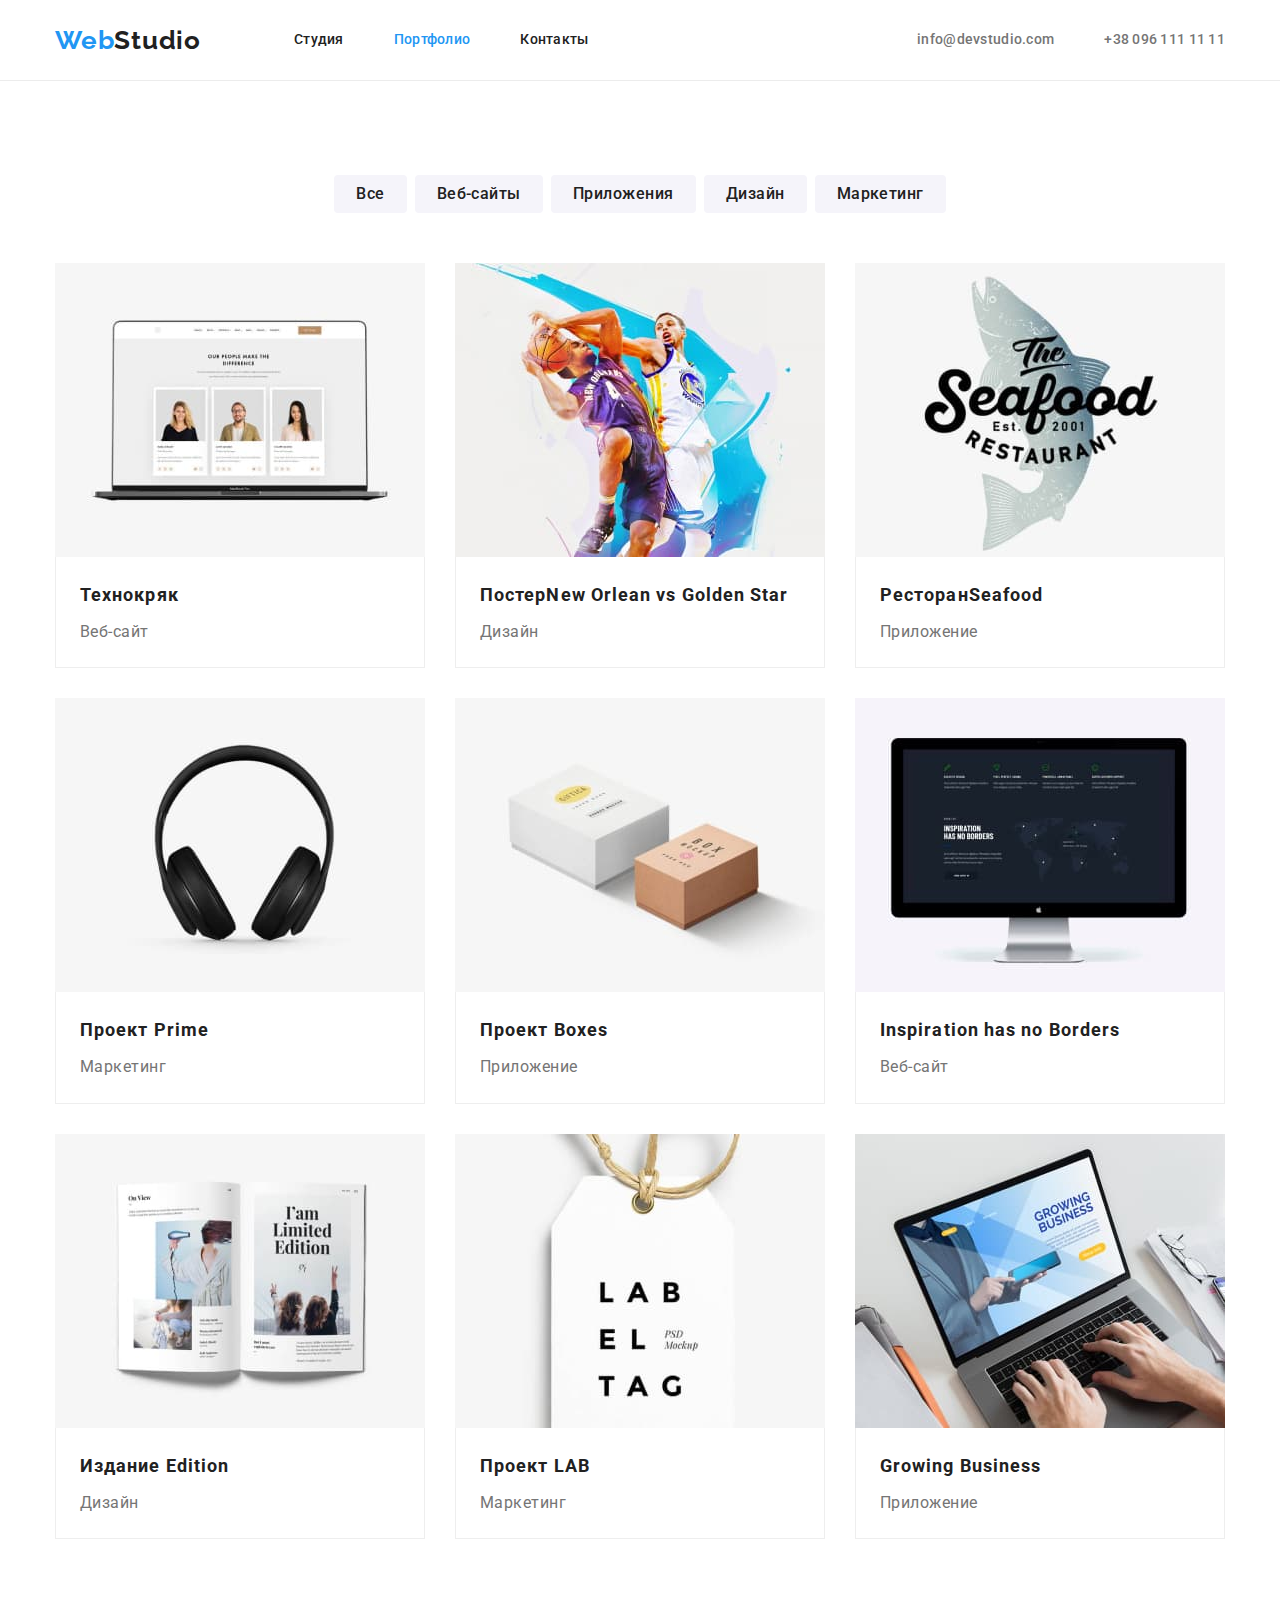
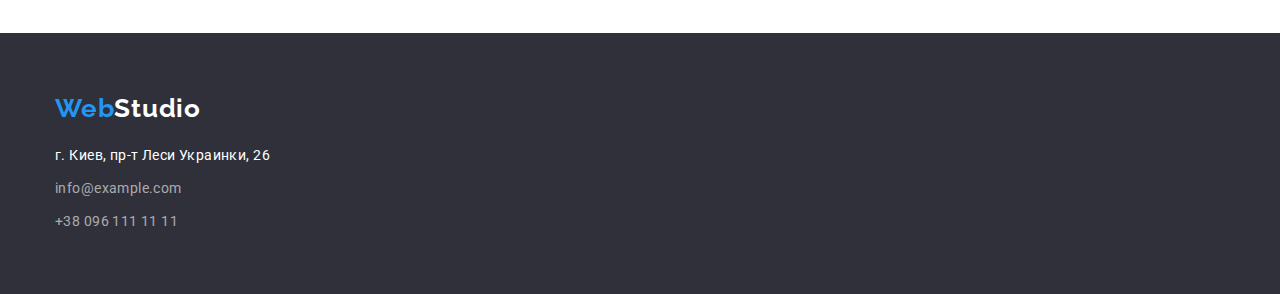
==== commit ddb6535b: "Виправлення" ====
--- a/portfolio.html
+++ b/portfolio.html
@@ -61,7 +61,6 @@
         </ul>
       
         <!--Card-section-->
-        <div class="portfolio-container">
         <ul class="portfolio-list list">
           <li class="poftfolio-item">
             <a class="portfolio-link link" href="">
@@ -160,8 +159,8 @@
     </main>
     <footer class="footer">
       <div class="container">
-        <a class="logo link" href="index.html" lang="en">Web<span class="logo-white">Studio</span></a>
-      <address>
+        <a class="logo-footer link" href="index.html" lang="en">Web<span class="logo-white">Studio</span></a>
+      <address class="address-box">
         <ul class="footer-list list">
           <li class="footer-item">
             <a class="adress-footer link"
--- a/css/styles.css
+++ b/css/styles.css
@@ -6,6 +6,7 @@
   --accent-text-color: rgba(255, 255, 255, 0.6);
   --second-accent-text-color: #ffffff;
   --main-bg-color: #2f303a;
+  --second-bd-color: #188CE8;
   --accent-bg-color: #f5f4fa;
   --border-color: #ECECEC;
   --second-border-color: #EEEEEE;
@@ -13,6 +14,8 @@
 
 body {
   font-family: Roboto, sans-serif;
+  font-size: 14px;
+  letter-spacing: 0,03em;
   background-color: var(--second-accent-text-color);
   color: var(--main-text-color);
 }
@@ -71,7 +74,7 @@
 .header-nav {
   display: flex;
   align-items: center;
-  margin-left: auto;
+
 }
 
 .logo {
@@ -87,9 +90,6 @@
 
 .logo-black {
   color: var(--text-title-color);
-}
-.logo-white {
-  color: var(--second-accent-text-color);
 }
 
 .nav-list {
@@ -167,17 +167,21 @@
 }
 
 .hero-button {
-  padding: 10px 32px 10px 32px;
+  padding: 10px 32px;
   border-radius: 4px;
+  border: none;
   cursor: pointer;
-  background-color: var(--accent-color);
   font-weight: 700;
   letter-spacing: 0.06em;
   font-size: 16px;
   line-height: 1.9;
+  background-color: var(--accent-color);
   color: var(--second-accent-text-color);
 }
-
+.hero-button:hover,
+.hero-button:focus {
+  background: var(--second-bd-color);
+}
 /*section description*/
 .qualities-section {
   padding-top: 94px;
@@ -290,6 +294,24 @@
   padding-bottom: 60px;
   background-color: var(--main-bg-color);
 }
+
+.logo-footer {
+  display: inline-block;
+  margin-bottom: 20px;
+  font-family: 'Raleway';
+  font-weight: 700;
+  font-size: 26px;
+  line-height: 1.19;
+  letter-spacing: 0.03em;
+  color: var(--accent-color);
+  text-decoration: none;
+}
+.logo-white {
+  color: var(--second-accent-text-color);
+}
+.address-box {
+  font-style: normal;
+}
 .footer-item {
   text-decoration: none;
 }
@@ -297,9 +319,9 @@
   margin-top: 9px;
 }
 
+
 .adress-footer {
   display: inline-block;
-  margin-top: 20px;
   font-style: normal;
   text-decoration: none;
   font-size: 14px;
@@ -344,6 +366,7 @@
 .filter-button {
   padding: 6px 22px 6px 22px;
   border-radius: 4px;
+  border: none;
   cursor: pointer;
   text-align: center;
   font-weight: 500;
@@ -367,15 +390,12 @@
 
 
 .portfolio-list {
-  margin: 0;
-  padding: 0;
-  list-style: none;
   display: flex;
   flex-wrap: wrap;
   margin-top: -30px;
   margin-left: -30px;
-  
-}
+}
+
 .portfolio-list > .poftfolio-item {
   flex-basis: calc((100% / 3)-30px);
   margin-top: 30px;
@@ -390,12 +410,9 @@
 .blok-description {
   display: inline-block;
   width: 370px;
-  padding-top: 20px;
-  padding-bottom: 20px;
-  padding-right: 24px;
-  padding-left: 24px;
-  background-color: var(--second-accent-text-color);
+  padding: 20px 24px;
   border: 1px solid var(--second-border-color);
+  border-top: none;
 }
 
 .portfolio-title {
@@ -411,6 +428,5 @@
   font-size: 16px;
   line-height: 1.9;
   letter-spacing: 0.03em;
-  margin-top: 4px;
   color: var(--main-text-color);
 }
